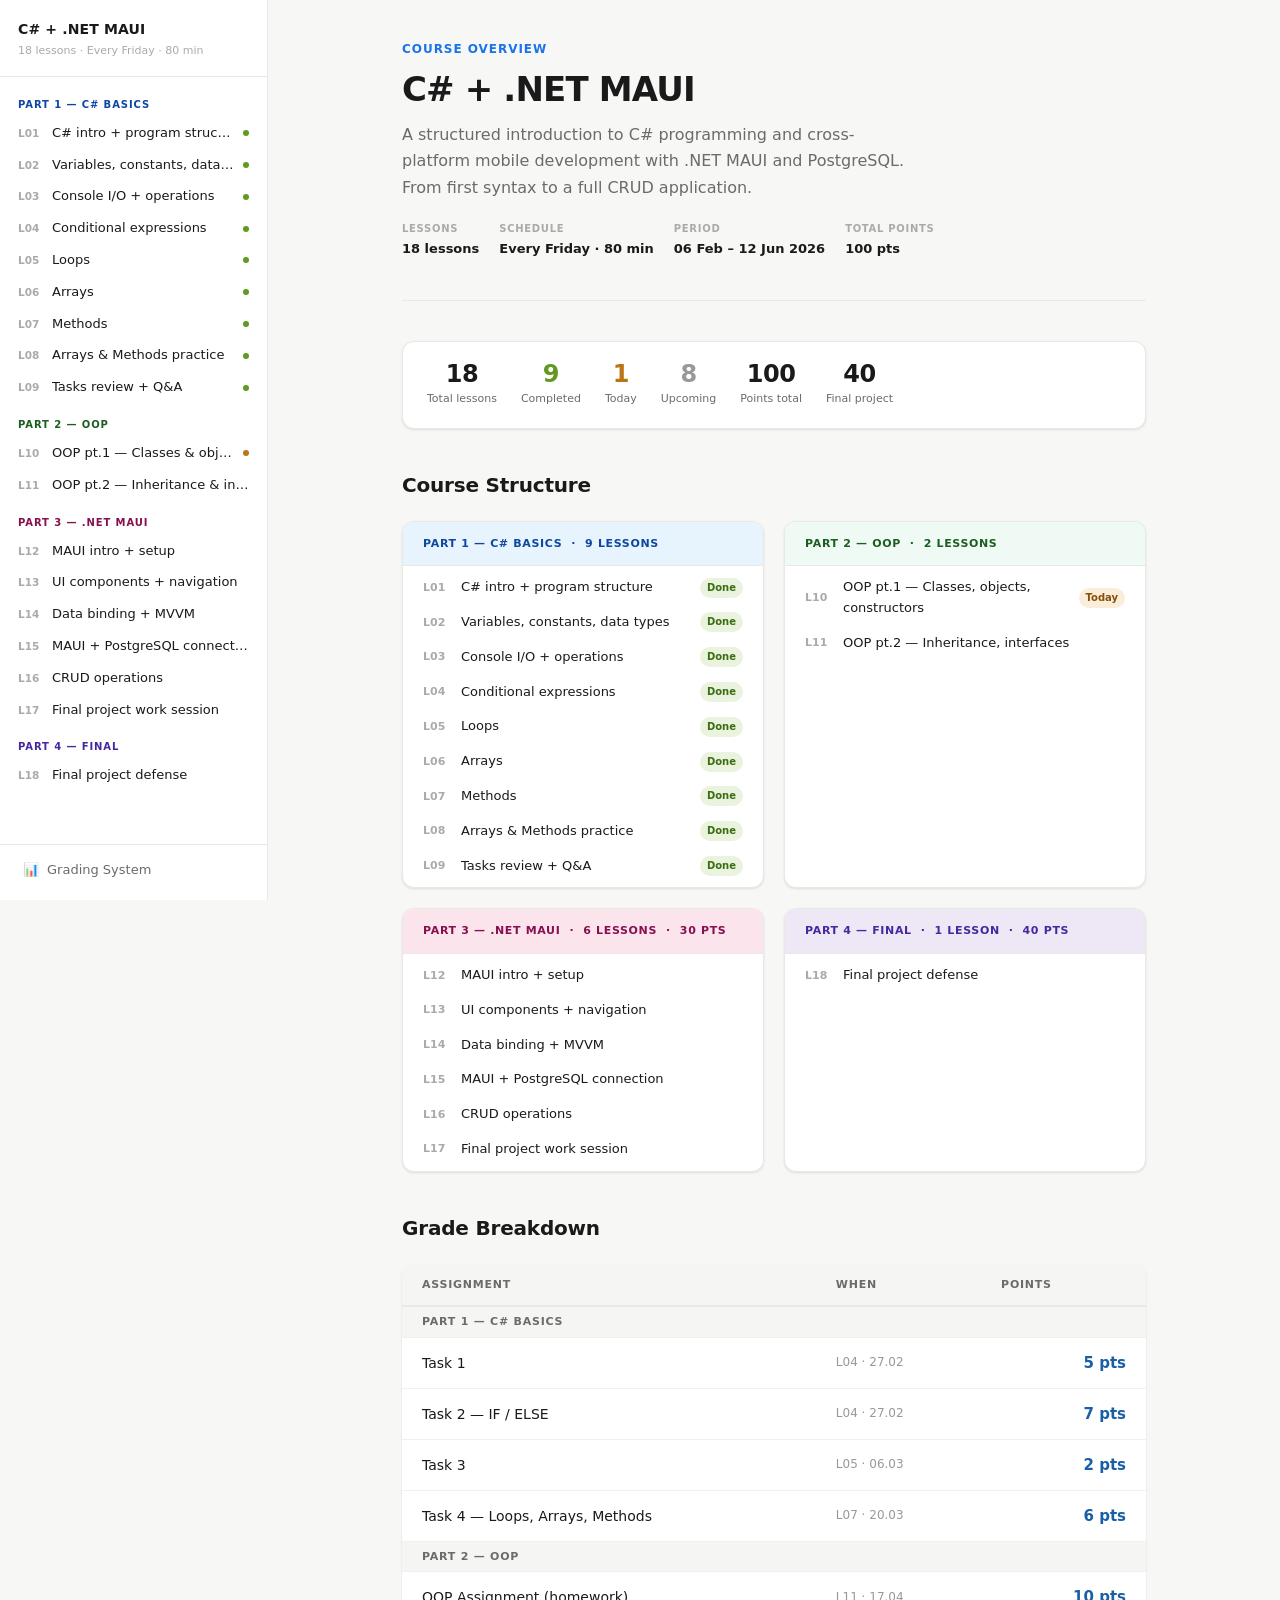
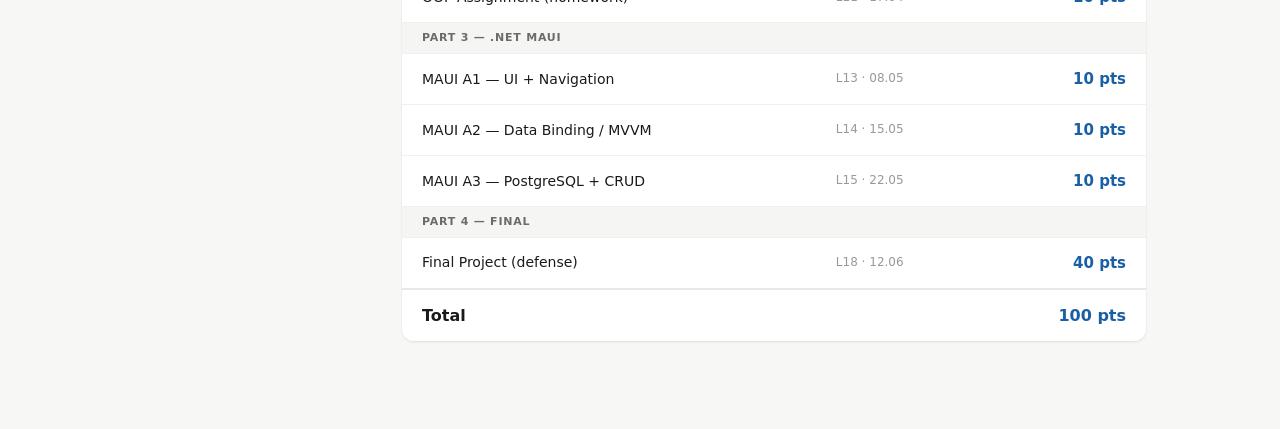
==== index.html @ 63abb32a "Add files via upload" ====
<!DOCTYPE html>
<html lang="en">
<head>
  <meta charset="UTF-8">
  <meta name="viewport" content="width=device-width, initial-scale=1.0">
  <title>C# + .NET MAUI — Course Home</title>
  <link rel="stylesheet" href="styles.css">
</head>
<body data-page="home" data-root="./">

  <!-- Mobile hamburger -->
  <button class="hamburger" id="hamburger" aria-label="Toggle navigation" aria-expanded="false">
    <span></span>
    <span></span>
    <span></span>
  </button>

  <!-- Sidebar overlay (mobile) -->
  <div class="sidebar-overlay" id="sidebar-overlay"></div>

  <!-- Sidebar rendered by script.js -->
  <aside id="sidebar" class="sidebar"></aside>

  <!-- Main -->
  <main class="main-content">
    <div class="content">

      <!-- ===== HERO ===== -->
      <div class="hero">
        <div class="hero-eyebrow">Course Overview</div>
        <h1>C# + .NET MAUI</h1>
        <p>
          A structured introduction to C# programming and cross-platform mobile development
          with .NET MAUI and PostgreSQL. From first syntax to a full CRUD application.
        </p>

        <div class="course-meta">
          <div class="meta-item">
            <span class="meta-label">Lessons</span>
            <span class="meta-value">18 lessons</span>
          </div>
          <div class="meta-item">
            <span class="meta-label">Schedule</span>
            <span class="meta-value">Every Friday · 80 min</span>
          </div>
          <div class="meta-item">
            <span class="meta-label">Period</span>
            <span class="meta-value">06 Feb – 12 Jun 2026</span>
          </div>
          <div class="meta-item">
            <span class="meta-label">Total points</span>
            <span class="meta-value">100 pts</span>
          </div>
        </div>
      </div>

      <!-- ===== STATS ===== -->
      <div class="stats-bar">
        <div class="stat-item">
          <div class="stat-value">18</div>
          <div class="stat-label">Total lessons</div>
        </div>
        <div class="stat-item">
          <div class="stat-value" style="color:#639922">9</div>
          <div class="stat-label">Completed</div>
        </div>
        <div class="stat-item">
          <div class="stat-value" style="color:#BA7517">1</div>
          <div class="stat-label">Today</div>
        </div>
        <div class="stat-item">
          <div class="stat-value" style="color:#999">8</div>
          <div class="stat-label">Upcoming</div>
        </div>
        <div class="stat-item">
          <div class="stat-value">100</div>
          <div class="stat-label">Points total</div>
        </div>
        <div class="stat-item">
          <div class="stat-value">40</div>
          <div class="stat-label">Final project</div>
        </div>
      </div>

      <!-- ===== COURSE PARTS ===== -->
      <div class="section-heading">Course Structure</div>

      <div class="parts-grid">

        <!-- Part 1 -->
        <div class="part-card">
          <div class="part-card-header p1">Part 1 — C# Basics &nbsp;·&nbsp; 9 lessons</div>
          <div class="part-card-lessons">
            <a href="lessons/l01.html" class="lesson-row">
              <span class="lnum">L01</span>
              <span class="lesson-title">C# intro + program structure</span>
              <span class="badge-status done">Done</span>
            </a>
            <a href="lessons/l02.html" class="lesson-row">
              <span class="lnum">L02</span>
              <span class="lesson-title">Variables, constants, data types</span>
              <span class="badge-status done">Done</span>
            </a>
            <a href="lessons/l03.html" class="lesson-row">
              <span class="lnum">L03</span>
              <span class="lesson-title">Console I/O + operations</span>
              <span class="badge-status done">Done</span>
            </a>
            <a href="lessons/l04.html" class="lesson-row">
              <span class="lnum">L04</span>
              <span class="lesson-title">Conditional expressions</span>
              <span class="badge-status done">Done</span>
            </a>
            <a href="lessons/l05.html" class="lesson-row">
              <span class="lnum">L05</span>
              <span class="lesson-title">Loops</span>
              <span class="badge-status done">Done</span>
            </a>
            <a href="lessons/l06.html" class="lesson-row">
              <span class="lnum">L06</span>
              <span class="lesson-title">Arrays</span>
              <span class="badge-status done">Done</span>
            </a>
            <a href="lessons/l07.html" class="lesson-row">
              <span class="lnum">L07</span>
              <span class="lesson-title">Methods</span>
              <span class="badge-status done">Done</span>
            </a>
            <a href="lessons/l08.html" class="lesson-row">
              <span class="lnum">L08</span>
              <span class="lesson-title">Arrays &amp; Methods practice</span>
              <span class="badge-status done">Done</span>
            </a>
            <a href="lessons/l09.html" class="lesson-row">
              <span class="lnum">L09</span>
              <span class="lesson-title">Tasks review + Q&amp;A</span>
              <span class="badge-status done">Done</span>
            </a>
          </div>
        </div>

        <!-- Part 2 -->
        <div class="part-card">
          <div class="part-card-header p2">Part 2 — OOP &nbsp;·&nbsp; 2 lessons</div>
          <div class="part-card-lessons">
            <a href="lessons/l10.html" class="lesson-row">
              <span class="lnum">L10</span>
              <span class="lesson-title">OOP pt.1 — Classes, objects, constructors</span>
              <span class="badge-status today">Today</span>
            </a>
            <a href="lessons/l11.html" class="lesson-row">
              <span class="lnum">L11</span>
              <span class="lesson-title">OOP pt.2 — Inheritance, interfaces</span>
            </a>
          </div>
        </div>

        <!-- Part 3 -->
        <div class="part-card">
          <div class="part-card-header p3">Part 3 — .NET MAUI &nbsp;·&nbsp; 6 lessons &nbsp;·&nbsp; 30 pts</div>
          <div class="part-card-lessons">
            <a href="lessons/l12.html" class="lesson-row">
              <span class="lnum">L12</span>
              <span class="lesson-title">MAUI intro + setup</span>
            </a>
            <a href="lessons/l13.html" class="lesson-row">
              <span class="lnum">L13</span>
              <span class="lesson-title">UI components + navigation</span>
            </a>
            <a href="lessons/l14.html" class="lesson-row">
              <span class="lnum">L14</span>
              <span class="lesson-title">Data binding + MVVM</span>
            </a>
            <a href="lessons/l15.html" class="lesson-row">
              <span class="lnum">L15</span>
              <span class="lesson-title">MAUI + PostgreSQL connection</span>
            </a>
            <a href="lessons/l16.html" class="lesson-row">
              <span class="lnum">L16</span>
              <span class="lesson-title">CRUD operations</span>
            </a>
            <a href="lessons/l17.html" class="lesson-row">
              <span class="lnum">L17</span>
              <span class="lesson-title">Final project work session</span>
            </a>
          </div>
        </div>

        <!-- Part 4 -->
        <div class="part-card">
          <div class="part-card-header p4">Part 4 — Final &nbsp;·&nbsp; 1 lesson &nbsp;·&nbsp; 40 pts</div>
          <div class="part-card-lessons">
            <a href="lessons/l18.html" class="lesson-row">
              <span class="lnum">L18</span>
              <span class="lesson-title">Final project defense</span>
            </a>
          </div>
        </div>

      </div><!-- /parts-grid -->

      <!-- ===== GRADING SUMMARY ===== -->
      <div class="section-heading">Grade Breakdown</div>

      <table class="grading-table" style="margin-bottom: 48px;">
        <thead>
          <tr>
            <th>Assignment</th>
            <th>When</th>
            <th class="grading-pts">Points</th>
          </tr>
        </thead>
        <tbody>
          <tr class="grading-part-sep">
            <td colspan="3">Part 1 — C# Basics</td>
          </tr>
          <tr>
            <td>Task 1</td>
            <td style="font-size:12px;color:#999">L04 · 27.02</td>
            <td class="grading-pts">5 pts</td>
          </tr>
          <tr>
            <td>Task 2 — IF / ELSE</td>
            <td style="font-size:12px;color:#999">L04 · 27.02</td>
            <td class="grading-pts">7 pts</td>
          </tr>
          <tr>
            <td>Task 3</td>
            <td style="font-size:12px;color:#999">L05 · 06.03</td>
            <td class="grading-pts">2 pts</td>
          </tr>
          <tr>
            <td>Task 4 — Loops, Arrays, Methods</td>
            <td style="font-size:12px;color:#999">L07 · 20.03</td>
            <td class="grading-pts">6 pts</td>
          </tr>
          <tr class="grading-part-sep">
            <td colspan="3">Part 2 — OOP</td>
          </tr>
          <tr>
            <td>OOP Assignment (homework)</td>
            <td style="font-size:12px;color:#999">L11 · 17.04</td>
            <td class="grading-pts">10 pts</td>
          </tr>
          <tr class="grading-part-sep">
            <td colspan="3">Part 3 — .NET MAUI</td>
          </tr>
          <tr>
            <td>MAUI A1 — UI + Navigation</td>
            <td style="font-size:12px;color:#999">L13 · 08.05</td>
            <td class="grading-pts">10 pts</td>
          </tr>
          <tr>
            <td>MAUI A2 — Data Binding / MVVM</td>
            <td style="font-size:12px;color:#999">L14 · 15.05</td>
            <td class="grading-pts">10 pts</td>
          </tr>
          <tr>
            <td>MAUI A3 — PostgreSQL + CRUD</td>
            <td style="font-size:12px;color:#999">L15 · 22.05</td>
            <td class="grading-pts">10 pts</td>
          </tr>
          <tr class="grading-part-sep">
            <td colspan="3">Part 4 — Final</td>
          </tr>
          <tr>
            <td>Final Project (defense)</td>
            <td style="font-size:12px;color:#999">L18 · 12.06</td>
            <td class="grading-pts">40 pts</td>
          </tr>
          <tr class="total-row">
            <td>Total</td>
            <td></td>
            <td class="grading-pts">100 pts</td>
          </tr>
        </tbody>
      </table>

    </div><!-- /content -->
  </main>

  <script src="script.js"></script>
</body>
</html>
---- styles.css ----
/* ============================================================
   C# + .NET MAUI Course — Shared Stylesheet
   Design: Notion/GitBook-inspired, clean, minimal
   ============================================================ */

/* === CSS VARIABLES === */
:root {
  --color-bg: #f7f7f5;
  --color-sidebar-bg: #ffffff;
  --color-content-bg: #ffffff;
  --color-border: #e8e8e4;
  --color-text: #1a1a1a;
  --color-text-muted: #6b6b6b;
  --color-text-light: #aaa;
  --color-accent: #1a73e8;
  --color-active-bg: #e8f0fe;

  /* Part colors */
  --part1-color: #0D47A1;
  --part1-bg: #e8f4fd;
  --part2-color: #1B5E20;
  --part2-bg: #f0faf4;
  --part3-color: #880E4F;
  --part3-bg: #fce4ec;
  --part4-color: #4527A0;
  --part4-bg: #ede7f6;

  /* Typography */
  --font-sans: system-ui, -apple-system, BlinkMacSystemFont, 'Segoe UI', Roboto, sans-serif;
  --font-mono: 'Cascadia Code', 'Fira Code', 'Consolas', 'Courier New', monospace;

  /* Layout */
  --sidebar-width: 268px;
  --content-max: 840px;

  /* Spacing */
  --sp-sm: 8px;
  --sp-md: 16px;
  --sp-lg: 24px;
  --sp-xl: 40px;

  /* Shadows */
  --shadow-sm: 0 1px 3px rgba(0, 0, 0, 0.07), 0 1px 2px rgba(0, 0, 0, 0.04);
  --shadow-md: 0 4px 16px rgba(0, 0, 0, 0.09);

  /* Radius */
  --r-sm: 4px;
  --r-md: 8px;
  --r-lg: 12px;
}

/* === RESET === */
*, *::before, *::after {
  box-sizing: border-box;
  margin: 0;
  padding: 0;
}

html {
  font-size: 16px;
  -webkit-text-size-adjust: 100%;
  scroll-behavior: smooth;
}

body {
  font-family: var(--font-sans);
  color: var(--color-text);
  background: var(--color-bg);
  line-height: 1.6;
  min-height: 100vh;
}

a {
  color: var(--color-accent);
  text-decoration: none;
}

a:hover {
  text-decoration: underline;
}

img {
  max-width: 100%;
  display: block;
}

ul, ol {
  padding-left: 1.4em;
}

/* === HAMBURGER (mobile toggle) === */
.hamburger {
  display: none;
  position: fixed;
  top: 14px;
  left: 14px;
  z-index: 300;
  background: var(--color-sidebar-bg);
  border: 1px solid var(--color-border);
  border-radius: var(--r-sm);
  padding: 7px 8px;
  cursor: pointer;
  flex-direction: column;
  gap: 4px;
  box-shadow: var(--shadow-sm);
}

.hamburger span {
  display: block;
  width: 18px;
  height: 2px;
  background: var(--color-text);
  border-radius: 1px;
  transition: transform 0.2s, opacity 0.2s;
}

.sidebar-overlay {
  display: none;
  position: fixed;
  inset: 0;
  background: rgba(0, 0, 0, 0.28);
  z-index: 199;
}

.sidebar-overlay.visible {
  display: block;
}

/* === SIDEBAR === */
.sidebar {
  width: var(--sidebar-width);
  background: var(--color-sidebar-bg);
  border-right: 1px solid var(--color-border);
  height: 100vh;
  position: fixed;
  top: 0;
  left: 0;
  overflow-y: auto;
  z-index: 200;
  display: flex;
  flex-direction: column;
  transition: transform 0.24s ease;
  scrollbar-width: thin;
  scrollbar-color: #e0e0e0 transparent;
}

.sidebar::-webkit-scrollbar {
  width: 4px;
}

.sidebar::-webkit-scrollbar-track {
  background: transparent;
}

.sidebar::-webkit-scrollbar-thumb {
  background: #e0e0e0;
  border-radius: 2px;
}

.sidebar-header {
  padding: 20px 18px 16px;
  border-bottom: 1px solid var(--color-border);
  flex-shrink: 0;
}

.course-title {
  display: block;
  font-size: 14px;
  font-weight: 700;
  color: var(--color-text);
  letter-spacing: 0.01em;
  line-height: 1.3;
  text-decoration: none;
}

.course-title:hover {
  text-decoration: none;
  color: var(--color-accent);
}

.course-subtitle {
  font-size: 11px;
  color: var(--color-text-light);
  margin-top: 4px;
}

.sidebar-nav {
  flex: 1;
  padding: 8px 0 4px;
}

.sidebar-footer {
  padding: 8px 8px 12px;
  border-top: 1px solid var(--color-border);
  flex-shrink: 0;
}

/* Nav groups */
.nav-part {
  margin-bottom: 2px;
}

.part-label {
  font-size: 10px;
  font-weight: 700;
  letter-spacing: 0.09em;
  text-transform: uppercase;
  padding: 12px 18px 4px;
  color: var(--color-text-muted);
}

.part-label.p1 { color: var(--part1-color); }
.part-label.p2 { color: var(--part2-color); }
.part-label.p3 { color: var(--part3-color); }
.part-label.p4 { color: var(--part4-color); }

.nav-list {
  list-style: none;
  padding: 0;
}

.nav-link {
  display: flex;
  align-items: center;
  gap: 8px;
  padding: 5px 12px 5px 15px;
  font-size: 13px;
  color: var(--color-text);
  text-decoration: none;
  border-left: 3px solid transparent;
  transition: background 0.12s;
  margin: 1px 6px 1px 0;
  border-radius: 0 var(--r-sm) var(--r-sm) 0;
}

.nav-link:hover {
  background: #f0f0ef;
  text-decoration: none;
}

.nav-link.active {
  background: var(--color-active-bg);
  border-left-color: var(--color-accent);
  color: var(--color-accent);
  font-weight: 600;
}

.nav-link .lnum {
  font-size: 10.5px;
  font-weight: 700;
  color: var(--color-text-light);
  min-width: 26px;
  flex-shrink: 0;
  font-variant-numeric: tabular-nums;
}

.nav-link.active .lnum {
  color: var(--color-accent);
}

.nav-link .lesson-text {
  flex: 1;
  min-width: 0;
  white-space: nowrap;
  overflow: hidden;
  text-overflow: ellipsis;
}

.status-dot {
  width: 6px;
  height: 6px;
  border-radius: 50%;
  flex-shrink: 0;
  margin-left: auto;
}

.status-dot.done   { background: #639922; }
.status-dot.today  { background: #BA7517; }

.nav-link-grading {
  display: flex;
  align-items: center;
  gap: 8px;
  padding: 7px 12px;
  font-size: 13px;
  font-weight: 500;
  color: var(--color-text-muted);
  text-decoration: none;
  border-left: 3px solid transparent;
  border-radius: 0 var(--r-sm) var(--r-sm) 0;
  transition: background 0.12s;
  margin-right: 6px;
}

.nav-link-grading:hover {
  background: #f0f0ef;
  text-decoration: none;
  color: var(--color-text);
}

.nav-link-grading.active {
  background: var(--color-active-bg);
  border-left-color: var(--color-accent);
  color: var(--color-accent);
}

/* === MAIN CONTENT === */
.main-content {
  margin-left: var(--sidebar-width);
  min-height: 100vh;
}

.content {
  max-width: var(--content-max);
  padding: var(--sp-xl) 48px;
  margin: 0 auto;
}

/* ============================================================
   HOME PAGE
   ============================================================ */
.hero {
  padding-bottom: var(--sp-xl);
  margin-bottom: var(--sp-xl);
  border-bottom: 1px solid var(--color-border);
}

.hero-eyebrow {
  font-size: 12px;
  font-weight: 600;
  color: var(--color-accent);
  letter-spacing: 0.08em;
  text-transform: uppercase;
  margin-bottom: 10px;
}

.hero h1 {
  font-size: 34px;
  font-weight: 800;
  letter-spacing: -0.025em;
  line-height: 1.2;
  margin-bottom: 12px;
}

.hero p {
  font-size: 16px;
  color: var(--color-text-muted);
  max-width: 520px;
  line-height: 1.65;
}

.course-meta {
  display: flex;
  flex-wrap: wrap;
  gap: 20px;
  margin-top: 20px;
}

.meta-item {
  display: flex;
  flex-direction: column;
  gap: 2px;
}

.meta-label {
  font-size: 10px;
  font-weight: 600;
  color: var(--color-text-light);
  text-transform: uppercase;
  letter-spacing: 0.07em;
}

.meta-value {
  font-size: 13px;
  font-weight: 600;
  color: var(--color-text);
}

/* Section headings (home) */
.section-heading {
  font-size: 20px;
  font-weight: 700;
  letter-spacing: -0.01em;
  margin-bottom: 20px;
  color: var(--color-text);
}

/* Parts grid */
.parts-grid {
  display: grid;
  grid-template-columns: repeat(auto-fill, minmax(360px, 1fr));
  gap: 20px;
  margin-bottom: var(--sp-xl);
}

.part-card {
  background: var(--color-content-bg);
  border: 1px solid var(--color-border);
  border-radius: var(--r-lg);
  overflow: hidden;
  box-shadow: var(--shadow-sm);
}

.part-card-header {
  padding: 13px 20px;
  font-size: 11px;
  font-weight: 700;
  letter-spacing: 0.06em;
  text-transform: uppercase;
  border-bottom: 1px solid var(--color-border);
}

.part-card-header.p1 { background: var(--part1-bg); color: var(--part1-color); }
.part-card-header.p2 { background: var(--part2-bg); color: var(--part2-color); }
.part-card-header.p3 { background: var(--part3-bg); color: var(--part3-color); }
.part-card-header.p4 { background: var(--part4-bg); color: var(--part4-color); }

.part-card-lessons {
  padding: 4px 0;
}

.lesson-row {
  display: flex;
  align-items: center;
  gap: 10px;
  padding: 7px 20px;
  font-size: 13px;
  color: var(--color-text);
  text-decoration: none;
  transition: background 0.1s;
}

.lesson-row:hover {
  background: #f7f7f5;
  text-decoration: none;
}

.lesson-row .lnum {
  font-size: 11px;
  font-weight: 700;
  color: var(--color-text-light);
  min-width: 28px;
}

.lesson-row .lesson-title {
  flex: 1;
}

.badge-status {
  font-size: 10px;
  font-weight: 600;
  padding: 2px 7px;
  border-radius: 10px;
  white-space: nowrap;
}

.badge-status.done    { background: #EAF3DE; color: #3B6D11; }
.badge-status.today   { background: #FAEEDA; color: #854F0B; }

/* Stats bar */
.stats-bar {
  display: flex;
  gap: 24px;
  flex-wrap: wrap;
  padding: 20px 24px;
  background: var(--color-content-bg);
  border: 1px solid var(--color-border);
  border-radius: var(--r-lg);
  margin-bottom: var(--sp-xl);
  box-shadow: var(--shadow-sm);
}

.stat-item {
  text-align: center;
}

.stat-value {
  font-size: 24px;
  font-weight: 800;
  color: var(--color-text);
  letter-spacing: -0.02em;
  line-height: 1;
}

.stat-label {
  font-size: 11px;
  color: var(--color-text-muted);
  margin-top: 4px;
}

/* ============================================================
   LESSON PAGE
   ============================================================ */

/* Lesson header */
.lesson-header {
  margin-bottom: 36px;
  padding-bottom: 28px;
  border-bottom: 1px solid var(--color-border);
}

.breadcrumb {
  font-size: 12px;
  color: var(--color-text-muted);
  margin-bottom: 14px;
  display: flex;
  align-items: center;
  gap: 6px;
}

.breadcrumb a {
  color: var(--color-text-muted);
  text-decoration: none;
}

.breadcrumb a:hover {
  color: var(--color-accent);
}

.breadcrumb-sep {
  color: var(--color-text-light);
}

.part-badge {
  display: inline-block;
  font-size: 11px;
  font-weight: 700;
  padding: 3px 10px;
  border-radius: 20px;
  margin-bottom: 12px;
}

.part-badge.p1 { background: var(--part1-bg); color: var(--part1-color); }
.part-badge.p2 { background: var(--part2-bg); color: var(--part2-color); }
.part-badge.p3 { background: var(--part3-bg); color: var(--part3-color); }
.part-badge.p4 { background: var(--part4-bg); color: var(--part4-color); }

.lesson-header h1 {
  font-size: 30px;
  font-weight: 800;
  letter-spacing: -0.025em;
  line-height: 1.22;
  margin-bottom: 12px;
}

.lesson-meta-row {
  display: flex;
  align-items: center;
  gap: 14px;
  flex-wrap: wrap;
  margin-bottom: 14px;
}

.lesson-date {
  font-size: 13px;
  color: var(--color-text-muted);
}

.status-badge {
  font-size: 11px;
  font-weight: 600;
  padding: 3px 10px;
  border-radius: 20px;
}

.status-badge.done     { background: #EAF3DE; color: #3B6D11; }
.status-badge.today    { background: #FAEEDA; color: #854F0B; }
.status-badge.upcoming { background: #f0f0ef; color: #666; }

.lesson-desc {
  font-size: 15px;
  color: var(--color-text-muted);
  line-height: 1.65;
  max-width: 620px;
}

/* Lesson sections */
.lesson-section {
  margin-bottom: 44px;
}

.section-title {
  font-size: 20px;
  font-weight: 700;
  letter-spacing: -0.015em;
  margin-bottom: 18px;
  padding-bottom: 10px;
  border-bottom: 2px solid var(--color-border);
  display: flex;
  align-items: center;
  gap: 10px;
}

.section-title .section-icon {
  font-size: 18px;
}

.section-title.s-objectives  { border-bottom-color: var(--color-accent); }
.section-title.s-theory       { border-bottom-color: #d97706; }
.section-title.s-examples     { border-bottom-color: #16a34a; }
.section-title.s-practice     { border-bottom-color: #ea580c; }
.section-title.s-mistakes     { border-bottom-color: #dc2626; }
.section-title.s-instructor   { border-bottom-color: #9333ea; }
.section-title.s-homework     { border-bottom-color: #0891b2; }
.section-title.s-assignments  { border-bottom-color: #2563eb; }

/* Objectives */
.objectives-list {
  list-style: none;
  padding: 0;
  display: flex;
  flex-direction: column;
  gap: 9px;
}

.objectives-list li {
  display: flex;
  align-items: flex-start;
  gap: 10px;
  font-size: 14px;
  line-height: 1.55;
}

.objectives-list li::before {
  content: '✓';
  color: var(--color-accent);
  font-weight: 700;
  font-size: 13px;
  margin-top: 1px;
  flex-shrink: 0;
}

/* Theory content typography */
.theory-content h3 {
  font-size: 16px;
  font-weight: 700;
  color: var(--color-text);
  margin: 28px 0 10px;
  padding-bottom: 4px;
}

.theory-content h3:first-child {
  margin-top: 0;
}

.theory-content h4 {
  font-size: 14px;
  font-weight: 700;
  color: var(--color-text);
  margin: 18px 0 8px;
}

.theory-content p {
  font-size: 14px;
  line-height: 1.72;
  margin-bottom: 12px;
  color: var(--color-text);
}

.theory-content ul,
.theory-content ol {
  margin-bottom: 14px;
}

.theory-content li {
  font-size: 14px;
  line-height: 1.65;
  margin-bottom: 5px;
}

.theory-content strong {
  font-weight: 700;
}

/* Inline code */
code {
  font-family: var(--font-mono);
  font-size: 12.5px;
  background: #f0f0ef;
  color: #c0392b;
  padding: 2px 5px;
  border-radius: 3px;
}

/* Code blocks */
.code-block {
  margin: 22px 0;
  border-radius: var(--r-md);
  overflow: hidden;
  box-shadow: var(--shadow-md);
}

.code-block-header {
  background: #2a2a2a;
  padding: 8px 16px;
  display: flex;
  align-items: center;
  justify-content: space-between;
}

.code-lang {
  font-family: var(--font-mono);
  font-size: 11px;
  color: #9d9d9d;
  font-weight: 500;
  text-transform: uppercase;
  letter-spacing: 0.05em;
}

.code-filename {
  font-family: var(--font-mono);
  font-size: 11px;
  color: #777;
}

.code-block pre {
  background: #1e1e1e;
  margin: 0;
  padding: 20px 22px;
  overflow-x: auto;
  line-height: 1.65;
}

.code-block code {
  font-family: var(--font-mono);
  font-size: 13px;
  background: none;
  color: #d4d4d4;
  padding: 0;
  border-radius: 0;
}

/* Syntax highlight colors (VS Code Dark+) */
.kw   { color: #569cd6; }        /* keywords: class, void, using, namespace */
.kw2  { color: #c586c0; }        /* control: if, for, while, return */
.str  { color: #ce9178; }        /* strings */
.num  { color: #b5cea8; }        /* numbers */
.cmt  { color: #6a9955; font-style: italic; }  /* comments */
.cls  { color: #4ec9b0; }        /* class/type names */
.met  { color: #dcdcaa; }        /* method calls */
.vr   { color: #9cdcfe; }        /* variable names */
.pun  { color: #d4d4d4; }        /* punctuation, operators */
.pre  { color: #569cd6; }        /* preprocessor / attributes */

/* Data type table */
.data-table {
  width: 100%;
  border-collapse: collapse;
  font-size: 13px;
  margin: 16px 0;
  border-radius: var(--r-md);
  overflow: hidden;
  box-shadow: var(--shadow-sm);
}

.data-table th {
  text-align: left;
  padding: 9px 14px;
  background: #f5f5f4;
  border-bottom: 1.5px solid var(--color-border);
  font-weight: 700;
  color: var(--color-text-muted);
  font-size: 11px;
  text-transform: uppercase;
  letter-spacing: 0.06em;
}

.data-table td {
  padding: 9px 14px;
  border-bottom: 1px solid #f0f0ef;
  color: var(--color-text);
  vertical-align: middle;
}

.data-table tr:last-child td {
  border-bottom: none;
}

.data-table tr:hover td {
  background: #fafaf9;
}

.data-table td code {
  font-size: 12px;
}

/* Info boxes */
.info-box {
  border-radius: var(--r-md);
  padding: 14px 18px;
  font-size: 13.5px;
  line-height: 1.65;
  margin: 16px 0;
}

.info-box strong {
  display: block;
  font-weight: 700;
  margin-bottom: 5px;
}

.info-box p { margin: 0; font-size: 13.5px; }
.info-box ul { margin: 6px 0 0; }
.info-box li { margin-bottom: 3px; }

.info-box.tip {
  background: #f0fdf4;
  border-left: 4px solid #22c55e;
  color: #14532d;
}

.info-box.warning {
  background: #fffbeb;
  border-left: 4px solid #f59e0b;
  color: #78350f;
}

.info-box.note {
  background: #eff6ff;
  border-left: 4px solid #3b82f6;
  color: #1e3a5f;
}

.info-box.important {
  background: #fef2f2;
  border-left: 4px solid #ef4444;
  color: #7f1d1d;
}

/* Practice tasks */
.task-list {
  display: flex;
  flex-direction: column;
  gap: 16px;
}

.task-card {
  background: var(--color-content-bg);
  border: 1px solid var(--color-border);
  border-radius: var(--r-md);
  padding: 18px 22px;
  box-shadow: var(--shadow-sm);
}

.task-header {
  display: flex;
  align-items: center;
  gap: 10px;
  margin-bottom: 10px;
}

.task-num {
  font-size: 11px;
  font-weight: 700;
  color: var(--color-text-light);
  text-transform: uppercase;
  letter-spacing: 0.06em;
}

.task-title {
  font-size: 14px;
  font-weight: 700;
  color: var(--color-text);
  flex: 1;
}

.difficulty {
  font-size: 10px;
  font-weight: 700;
  padding: 2px 9px;
  border-radius: 10px;
  text-transform: uppercase;
  letter-spacing: 0.05em;
  white-space: nowrap;
}

.difficulty.easy   { background: #EAF3DE; color: #3B6D11; }
.difficulty.medium { background: #FFF3CD; color: #7B4700; }
.difficulty.hard   { background: #FBEAF0; color: #72243E; }

.task-body {
  font-size: 13.5px;
  color: var(--color-text-muted);
  line-height: 1.65;
}

.task-body ul, .task-body ol {
  margin: 8px 0 0;
  padding-left: 18px;
}

.task-body li {
  margin-bottom: 4px;
}

/* Common mistakes */
.mistakes-list {
  display: flex;
  flex-direction: column;
  gap: 12px;
}

.mistake-item {
  background: #fff9f9;
  border: 1px solid #fecaca;
  border-left: 4px solid #f87171;
  border-radius: var(--r-md);
  padding: 14px 18px;
}

.mistake-title {
  font-size: 13.5px;
  font-weight: 700;
  color: #991b1b;
  margin-bottom: 5px;
}

.mistake-desc {
  font-size: 13px;
  color: #7f1d1d;
  line-height: 1.6;
}

.mistake-desc code {
  background: rgba(0,0,0,0.07);
  color: #991b1b;
}

/* Instructor notes */
.instructor-box {
  background: #faf5ff;
  border: 1px solid #e9d5ff;
  border-radius: var(--r-md);
  padding: 18px 22px;
}

.instructor-label {
  font-size: 11px;
  font-weight: 700;
  color: #7c3aed;
  text-transform: uppercase;
  letter-spacing: 0.08em;
  margin-bottom: 12px;
  display: flex;
  align-items: center;
  gap: 6px;
}

.instructor-box ul {
  padding-left: 18px;
}

.instructor-box li {
  font-size: 13.5px;
  color: #4c1d95;
  line-height: 1.65;
  margin-bottom: 6px;
}

/* Assignment block */
.assignment-block {
  background: var(--color-content-bg);
  border: 1.5px solid #93c5fd;
  border-radius: var(--r-md);
  padding: 18px 22px;
  display: flex;
  align-items: center;
  justify-content: space-between;
  gap: 16px;
  box-shadow: var(--shadow-sm);
  margin-bottom: 14px;
}

.assignment-name {
  font-size: 15px;
  font-weight: 700;
  color: var(--color-text);
  margin-bottom: 3px;
}

.assignment-desc {
  font-size: 12.5px;
  color: var(--color-text-muted);
  line-height: 1.5;
}

.points-badge {
  font-size: 17px;
  font-weight: 800;
  color: #185FA5;
  background: #E6F1FB;
  padding: 8px 16px;
  border-radius: var(--r-sm);
  white-space: nowrap;
  flex-shrink: 0;
}

/* Homework */
.homework-box {
  background: #f0fafe;
  border: 1.5px solid #7dd3fc;
  border-radius: var(--r-md);
  padding: 18px 22px;
}

.homework-label {
  font-size: 11px;
  font-weight: 700;
  color: #0369a1;
  text-transform: uppercase;
  letter-spacing: 0.08em;
  margin-bottom: 10px;
}

.homework-box p {
  font-size: 13.5px;
  color: #0c4a6e;
  line-height: 1.65;
}

/* Lesson nav (prev/next) */
.lesson-nav {
  display: flex;
  justify-content: space-between;
  align-items: center;
  margin-top: 56px;
  padding-top: 24px;
  border-top: 1px solid var(--color-border);
  gap: 12px;
}

.nav-btn {
  display: inline-flex;
  align-items: center;
  gap: 8px;
  padding: 11px 20px;
  border: 1px solid var(--color-border);
  border-radius: var(--r-md);
  font-size: 13px;
  color: var(--color-text);
  text-decoration: none;
  background: var(--color-content-bg);
  transition: background 0.12s, border-color 0.12s, box-shadow 0.12s;
  box-shadow: var(--shadow-sm);
}

.nav-btn:hover {
  background: #f5f5f4;
  border-color: #ccc;
  box-shadow: var(--shadow-md);
  text-decoration: none;
}

.nav-btn-label {
  font-size: 11px;
  color: var(--color-text-light);
  display: block;
  margin-bottom: 2px;
  text-transform: uppercase;
  letter-spacing: 0.07em;
}

.nav-btn-title {
  font-weight: 600;
  display: block;
}

/* ============================================================
   GRADING PAGE
   ============================================================ */
.grading-table {
  width: 100%;
  border-collapse: collapse;
  font-size: 14px;
  border-radius: var(--r-lg);
  overflow: hidden;
  box-shadow: var(--shadow-sm);
}

.grading-table th {
  text-align: left;
  padding: 12px 20px;
  background: #f5f5f4;
  border-bottom: 2px solid var(--color-border);
  font-size: 11px;
  font-weight: 700;
  text-transform: uppercase;
  letter-spacing: 0.07em;
  color: var(--color-text-muted);
}

.grading-table td {
  padding: 13px 20px;
  border-bottom: 1px solid #f0f0ef;
  background: var(--color-content-bg);
  vertical-align: middle;
}

.grading-table tr:hover td {
  background: #fafaf9;
}

.grading-table .total-row td {
  border-top: 2px solid var(--color-border);
  font-weight: 700;
  font-size: 16px;
  border-bottom: none;
}

.grading-pts {
  text-align: right;
  font-weight: 700;
  color: #185FA5;
  font-size: 15px;
  white-space: nowrap;
}

.grading-part-sep td {
  background: #f5f5f4;
  font-size: 11px;
  font-weight: 700;
  text-transform: uppercase;
  letter-spacing: 0.07em;
  color: var(--color-text-muted);
  padding: 6px 20px;
}

/* ============================================================
   RESPONSIVE
   ============================================================ */
@media (max-width: 860px) {
  .content {
    padding: var(--sp-xl) 32px;
  }
}

@media (max-width: 768px) {
  .hamburger {
    display: flex;
  }

  .sidebar {
    transform: translateX(-100%);
  }

  .sidebar.open {
    transform: translateX(0);
    box-shadow: var(--shadow-md);
  }

  .main-content {
    margin-left: 0;
  }

  .content {
    padding: 64px 20px 40px;
  }

  .parts-grid {
    grid-template-columns: 1fr;
  }

  .hero h1 {
    font-size: 26px;
  }

  .lesson-header h1 {
    font-size: 24px;
  }

  .assignment-block {
    flex-direction: column;
    align-items: flex-start;
  }

  .stats-bar {
    gap: 16px;
  }
}

@media (max-width: 480px) {
  .hero h1 { font-size: 22px; }
  .course-meta { gap: 14px; }
  .lesson-nav {
    flex-direction: column;
  }
  .nav-btn {
    width: 100%;
    justify-content: center;
    text-align: center;
  }
  .data-table { font-size: 12px; }
  .data-table th, .data-table td { padding: 7px 10px; }
}
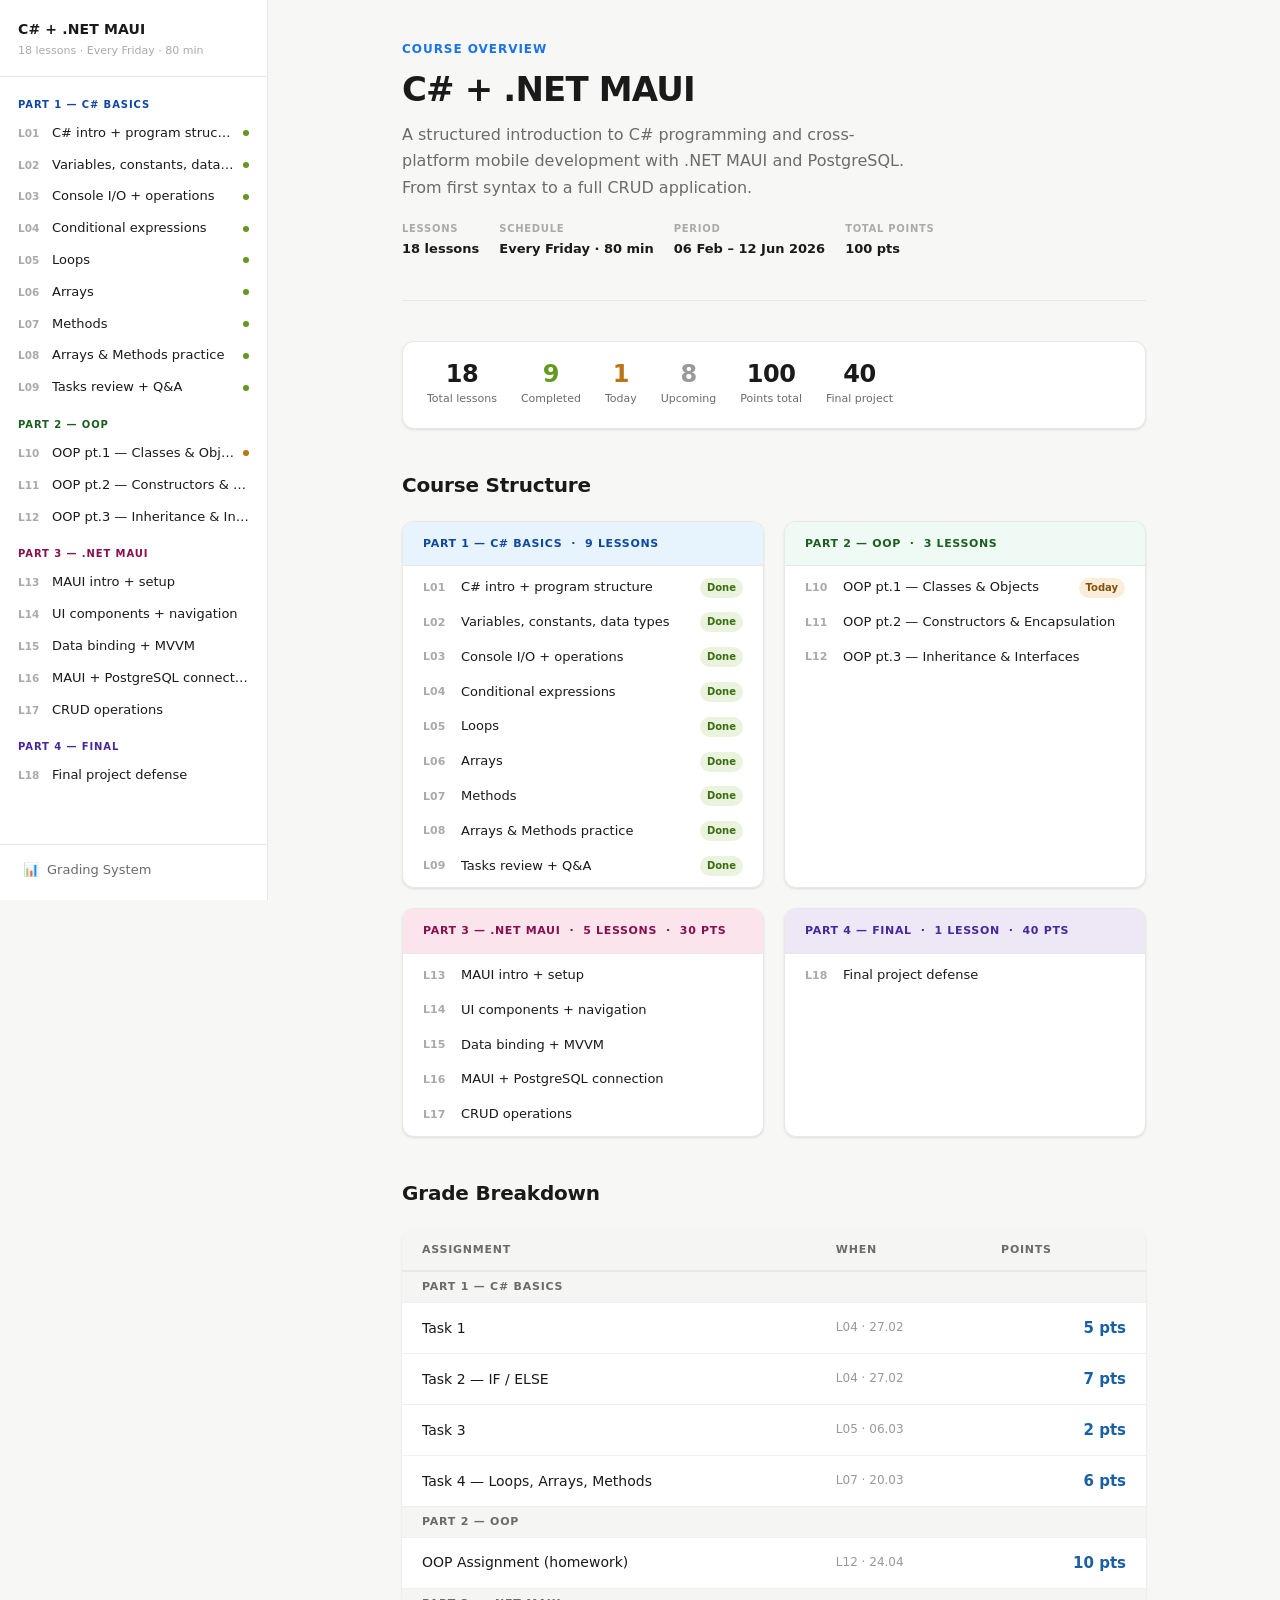
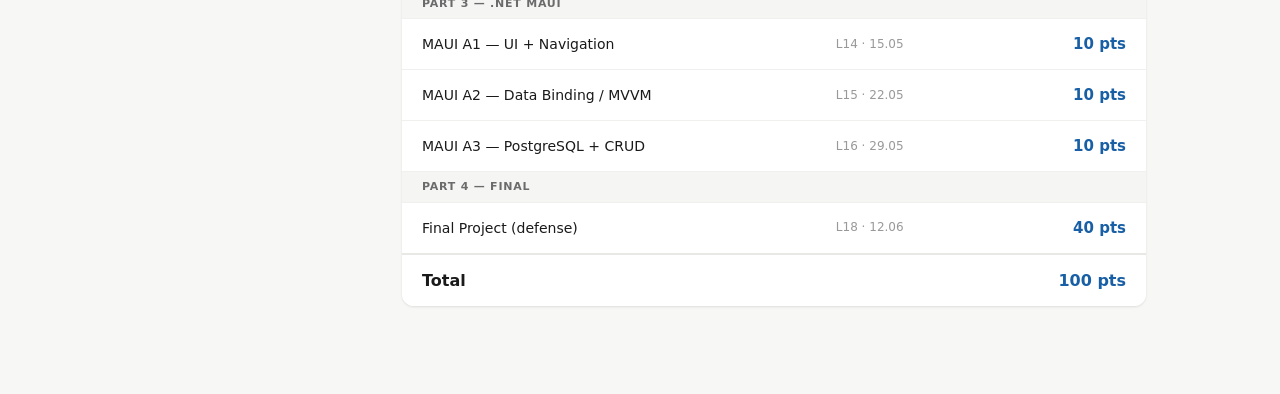
==== commit 340c67bd: "full 10 page" ====
--- a/index.html
+++ b/index.html
@@ -141,47 +141,47 @@
 
         <!-- Part 2 -->
         <div class="part-card">
-          <div class="part-card-header p2">Part 2 — OOP &nbsp;·&nbsp; 2 lessons</div>
+          <div class="part-card-header p2">Part 2 — OOP &nbsp;·&nbsp; 3 lessons</div>
           <div class="part-card-lessons">
             <a href="lessons/l10.html" class="lesson-row">
               <span class="lnum">L10</span>
-              <span class="lesson-title">OOP pt.1 — Classes, objects, constructors</span>
+              <span class="lesson-title">OOP pt.1 — Classes &amp; Objects</span>
               <span class="badge-status today">Today</span>
             </a>
             <a href="lessons/l11.html" class="lesson-row">
               <span class="lnum">L11</span>
-              <span class="lesson-title">OOP pt.2 — Inheritance, interfaces</span>
-            </a>
-          </div>
-        </div>
-
-        <!-- Part 3 -->
-        <div class="part-card">
-          <div class="part-card-header p3">Part 3 — .NET MAUI &nbsp;·&nbsp; 6 lessons &nbsp;·&nbsp; 30 pts</div>
-          <div class="part-card-lessons">
+              <span class="lesson-title">OOP pt.2 — Constructors &amp; Encapsulation</span>
+            </a>
             <a href="lessons/l12.html" class="lesson-row">
               <span class="lnum">L12</span>
-              <span class="lesson-title">MAUI intro + setup</span>
-            </a>
+              <span class="lesson-title">OOP pt.3 — Inheritance &amp; Interfaces</span>
+            </a>
+          </div>
+        </div>
+
+        <!-- Part 3 -->
+        <div class="part-card">
+          <div class="part-card-header p3">Part 3 — .NET MAUI &nbsp;·&nbsp; 5 lessons &nbsp;·&nbsp; 30 pts</div>
+          <div class="part-card-lessons">
             <a href="lessons/l13.html" class="lesson-row">
               <span class="lnum">L13</span>
-              <span class="lesson-title">UI components + navigation</span>
+              <span class="lesson-title">MAUI intro + setup</span>
             </a>
             <a href="lessons/l14.html" class="lesson-row">
               <span class="lnum">L14</span>
-              <span class="lesson-title">Data binding + MVVM</span>
+              <span class="lesson-title">UI components + navigation</span>
             </a>
             <a href="lessons/l15.html" class="lesson-row">
               <span class="lnum">L15</span>
-              <span class="lesson-title">MAUI + PostgreSQL connection</span>
+              <span class="lesson-title">Data binding + MVVM</span>
             </a>
             <a href="lessons/l16.html" class="lesson-row">
               <span class="lnum">L16</span>
-              <span class="lesson-title">CRUD operations</span>
+              <span class="lesson-title">MAUI + PostgreSQL connection</span>
             </a>
             <a href="lessons/l17.html" class="lesson-row">
               <span class="lnum">L17</span>
-              <span class="lesson-title">Final project work session</span>
+              <span class="lesson-title">CRUD operations</span>
             </a>
           </div>
         </div>
@@ -239,7 +239,7 @@
           </tr>
           <tr>
             <td>OOP Assignment (homework)</td>
-            <td style="font-size:12px;color:#999">L11 · 17.04</td>
+            <td style="font-size:12px;color:#999">L12 · 24.04</td>
             <td class="grading-pts">10 pts</td>
           </tr>
           <tr class="grading-part-sep">
@@ -247,17 +247,17 @@
           </tr>
           <tr>
             <td>MAUI A1 — UI + Navigation</td>
-            <td style="font-size:12px;color:#999">L13 · 08.05</td>
+            <td style="font-size:12px;color:#999">L14 · 15.05</td>
             <td class="grading-pts">10 pts</td>
           </tr>
           <tr>
             <td>MAUI A2 — Data Binding / MVVM</td>
-            <td style="font-size:12px;color:#999">L14 · 15.05</td>
+            <td style="font-size:12px;color:#999">L15 · 22.05</td>
             <td class="grading-pts">10 pts</td>
           </tr>
           <tr>
             <td>MAUI A3 — PostgreSQL + CRUD</td>
-            <td style="font-size:12px;color:#999">L15 · 22.05</td>
+            <td style="font-size:12px;color:#999">L16 · 29.05</td>
             <td class="grading-pts">10 pts</td>
           </tr>
           <tr class="grading-part-sep">
--- a/styles.css
+++ b/styles.css
@@ -1192,3 +1192,50 @@
   .data-table { font-size: 12px; }
   .data-table th, .data-table td { padding: 7px 10px; }
 }
+
+/* === COLLAPSIBLE CODE BLOCKS === */
+details {
+  margin: 16px 0;
+}
+
+summary {
+  padding: 10px 16px;
+  border-radius: var(--r-md);
+  border: 1px solid var(--color-border);
+  background: #f7f7f5;
+  font-size: 13px;
+  font-weight: 600;
+  cursor: pointer;
+  display: flex;
+  align-items: center;
+  gap: 8px;
+  list-style: none;
+  user-select: none;
+}
+
+summary::-webkit-details-marker { display: none; }
+summary::before {
+  content: "▶";
+  color: var(--color-accent);
+  font-size: 10px;
+  transition: transform 0.2s ease;
+  flex-shrink: 0;
+}
+
+summary:hover { background: #eeeeec; }
+
+details[open] summary {
+  border-bottom-left-radius: 0;
+  border-bottom-right-radius: 0;
+  border-bottom-color: transparent;
+}
+
+details[open] summary::before {
+  transform: rotate(90deg);
+}
+
+details .code-block {
+  margin-top: 0;
+  border-top-left-radius: 0;
+  border-top-right-radius: 0;
+}
